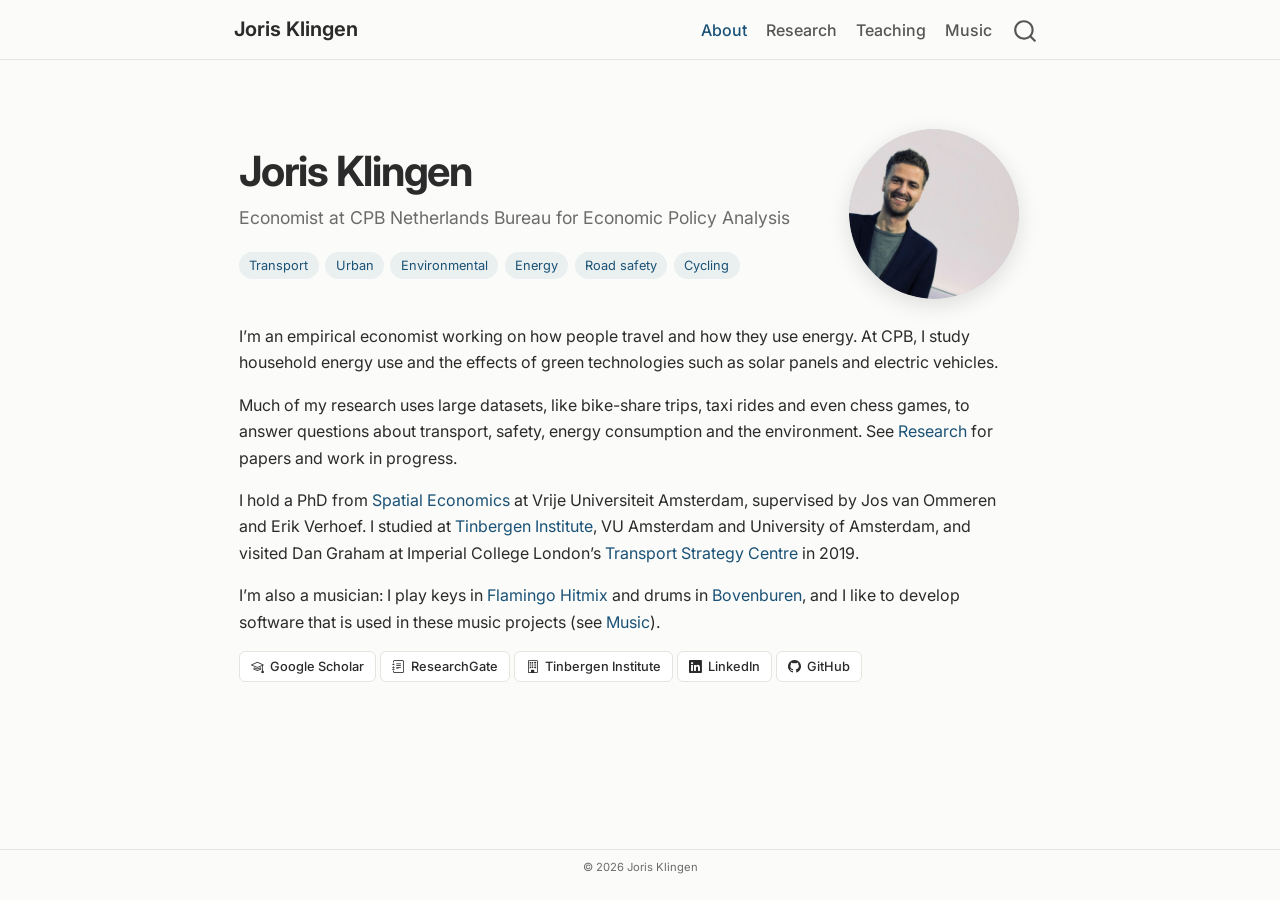
==== index.html @ 003f34ae "Publish site from 55d0453" ====
<!DOCTYPE html>
<html xmlns="http://www.w3.org/1999/xhtml" lang="en" xml:lang="en"><head>

<meta charset="utf-8">
<meta name="generator" content="quarto-1.10.18">

<meta name="viewport" content="width=device-width, initial-scale=1.0, user-scalable=yes">


<title>Joris Klingen</title>
<style>
/* Default styles provided by pandoc.
** See https://pandoc.org/MANUAL.html#variables-for-html for config info.
*/
span.smallcaps{font-variant: small-caps;}
div.columns{display: flex; gap: 1.5em;}
div.column{flex: auto;}
@media screen {
div.columns{gap: min(4vw, 1.5em);}
div.column{overflow-x: auto;}
}
div.hanging-indent{margin-left: 1.5em; text-indent: -1.5em;}
ul.task-list{list-style: none;}
ul.task-list li input[type="checkbox"] {
  width: 0.8em;
  margin: 0 0.8em 0.2em -1em; /* quarto-specific, see https://github.com/quarto-dev/quarto-cli/issues/4556 */ 
  vertical-align: middle;
}
</style>


<script src="site_libs/quarto-nav/quarto-nav.js"></script>
<script src="site_libs/quarto-nav/headroom.min.js"></script>
<script src="site_libs/clipboard/clipboard.min.js"></script>
<script src="site_libs/quarto-search/autocomplete.umd.js"></script>
<script src="site_libs/quarto-search/fuse.min.js"></script>
<script src="site_libs/quarto-search/quarto-search.js"></script>
<meta name="quarto:offset" content="./">
<script src="site_libs/quarto-html/quarto.js" type="module"></script>
<script src="site_libs/quarto-html/tabsets/tabsets.js" type="module"></script>
<script src="site_libs/quarto-html/popper.min.js"></script>
<script src="site_libs/quarto-html/tippy.umd.min.js"></script>
<link href="site_libs/quarto-html/tippy.css" rel="stylesheet">
<link href="site_libs/quarto-html/quarto-syntax-highlighting-64a204ab8560d761af7679ceaba22944.css" rel="stylesheet" id="quarto-text-highlighting-styles">
<script src="site_libs/bootstrap/bootstrap.min.js"></script>
<link href="site_libs/bootstrap/bootstrap-icons.css" rel="stylesheet">
<link href="site_libs/bootstrap/bootstrap-b7262cc4f37fd1b908058bbdcaa41ff0.min.css" rel="stylesheet" append-hash="true" id="quarto-bootstrap" data-mode="light">
<script id="quarto-search-options" type="application/json">{
  "location": "navbar",
  "copy-button": false,
  "collapse-after": 3,
  "panel-placement": "end",
  "type": "overlay",
  "limit": 50,
  "keyboard-shortcut": [
    "f",
    "/",
    "s"
  ],
  "show-item-context": false,
  "language": {
    "search-no-results-text": "No results",
    "search-matching-documents-text": "matching documents",
    "search-copy-link-title": "Copy link to search",
    "search-hide-matches-text": "Hide additional matches",
    "search-more-match-text": "more match in this document",
    "search-more-matches-text": "more matches in this document",
    "search-clear-button-title": "Clear",
    "search-text-placeholder": "",
    "search-detached-cancel-button-title": "Cancel",
    "search-submit-button-title": "Submit",
    "search-label": "Search"
  }
}</script>
<style>html{ scroll-behavior: smooth; }</style>


</head>

<body class="nav-fixed fullcontent quarto-light">

<div id="quarto-search-results"></div>
  <header id="quarto-header" class="headroom fixed-top">
    <nav class="navbar navbar-expand-lg " data-bs-theme="dark">
      <div class="navbar-container container-fluid">
      <div class="navbar-brand-container mx-auto">
    <a class="navbar-brand" href="./index.html">
    <span class="navbar-title">Joris Klingen</span>
    </a>
  </div>
            <div id="quarto-search" class="" title="Search"></div>
          <button class="navbar-toggler" type="button" data-bs-toggle="collapse" data-bs-target="#navbarCollapse" aria-controls="navbarCollapse" role="menu" aria-expanded="false" aria-label="Toggle navigation" onclick="if (window.quartoToggleHeadroom) { window.quartoToggleHeadroom(); }">
  <span class="navbar-toggler-icon"></span>
</button>
          <div class="collapse navbar-collapse" id="navbarCollapse">
            <ul class="navbar-nav navbar-nav-scroll ms-auto">
  <li class="nav-item">
    <a class="nav-link active" href="./index.html" aria-current="page"> 
<span class="menu-text">About</span></a>
  </li>  
  <li class="nav-item">
    <a class="nav-link" href="./research.html"> 
<span class="menu-text">Research</span></a>
  </li>  
  <li class="nav-item">
    <a class="nav-link" href="./teaching.html"> 
<span class="menu-text">Teaching</span></a>
  </li>  
  <li class="nav-item">
    <a class="nav-link" href="./music.html"> 
<span class="menu-text">Music</span></a>
  </li>  
</ul>
          </div> <!-- /navcollapse -->
            <div class="quarto-navbar-tools">
</div>
      </div> <!-- /container-fluid -->
    </nav>
</header>
<!-- content -->
<div id="quarto-content" class="quarto-container page-columns page-rows-contents page-layout-article page-navbar">
<!-- sidebar -->
<!-- margin-sidebar -->
    
<!-- main -->
<main class="content" id="quarto-document-content"><header id="title-block-header" class="quarto-title-block"></header>




<div class="hero hero-grid">
<div class="hero-text">
<p class="name">
Joris Klingen
</p>
<p class="role">
Economist at CPB Netherlands Bureau for Economic Policy Analysis
</p>
<div class="chips">
<p><span>Transport</span><span>Urban</span><span>Environmental</span><span>Energy</span><span>Road safety</span><span>Cycling</span></p>
</div>
</div>
<p><img src="images/joris.png" class="portrait" alt="Portrait of Joris Klingen"></p>
</div>
<p>I’m an empirical economist working on how people travel and how they use energy. At CPB, I study household energy use and the effects of green technologies such as solar panels and electric vehicles.</p>
<p>Much of my research uses large datasets, like bike-share trips, taxi rides and even chess games, to answer questions about transport, safety, energy consumption and the environment. See <a href="./research.html">Research</a> for papers and work in progress.</p>
<p>I hold a PhD from <a href="https://spatialeconomics.nl/">Spatial Economics</a> at Vrije Universiteit Amsterdam, supervised by Jos van Ommeren and Erik Verhoef. I studied at <a href="https://www.tinbergen.nl">Tinbergen Institute</a>, VU Amsterdam and University of Amsterdam, and visited Dan Graham at Imperial College London’s <a href="https://www.imperial.ac.uk/transport-engineering/transport-strategy-centre/">Transport Strategy Centre</a> in 2019.</p>
<p>I’m also a musician: I play keys in <a href="https://flamingohitmix.com">Flamingo Hitmix</a> and drums in <a href="https://bovenburen.com">Bovenburen</a>, and I like to develop software that is used in these music projects (see <a href="./music.html">Music</a>).</p>
<div class="link-row">
<p><a href="https://scholar.google.co.uk/citations?user=lJSOTXcAAAAJ"><i class="bi bi-mortarboard"></i> Google Scholar</a> <a href="https://www.researchgate.net/profile/Joris-Klingen"><i class="bi bi-journal-text"></i> ResearchGate</a> <a href="https://tinbergen.nl/search/keywords=joris+klingen"><i class="bi bi-building"></i> Tinbergen Institute</a> <a href="https://www.linkedin.com/in/joris-klingen-79664717/"><i class="bi bi-linkedin"></i> LinkedIn</a> <a href="https://github.com/joris-klingen"><i class="bi bi-github"></i> GitHub</a></p>
</div>



</main> <!-- /main -->
<script id="quarto-html-after-body" type="application/javascript">
  window.document.addEventListener("DOMContentLoaded", function (event) {
    const isCodeAnnotation = (el) => {
      for (const clz of el.classList) {
        if (clz.startsWith('code-annotation-')) {                     
          return true;
        }
      }
      return false;
    }
    const onCopySuccess = function(e) {
      // button target
      const button = e.trigger;
      // don't keep focus
      button.blur();
      // flash "checked"
      button.classList.add('code-copy-button-checked');
      var currentTitle = button.getAttribute("title");
      button.setAttribute("title", "Copied!");
      let tooltip;
      if (window.bootstrap) {
        button.setAttribute("data-bs-toggle", "tooltip");
        button.setAttribute("data-bs-placement", "left");
        button.setAttribute("data-bs-title", "Copied!");
        tooltip = new bootstrap.Tooltip(button, 
          { trigger: "manual", 
            customClass: "code-copy-button-tooltip",
            offset: [0, -8]});
        tooltip.show();    
      }
      setTimeout(function() {
        if (tooltip) {
          tooltip.hide();
          button.removeAttribute("data-bs-title");
          button.removeAttribute("data-bs-toggle");
          button.removeAttribute("data-bs-placement");
        }
        button.setAttribute("title", currentTitle);
        button.classList.remove('code-copy-button-checked');
      }, 1000);
      // clear code selection
      e.clearSelection();
    }
    const getTextToCopy = function(trigger) {
      const outerScaffold = trigger.parentElement.cloneNode(true);
      const codeEl = outerScaffold.querySelector('code');
      for (const childEl of codeEl.children) {
        if (isCodeAnnotation(childEl)) {
          childEl.remove();
        }
      }
      return codeEl.innerText;
    }
    const clipboard = new window.ClipboardJS('.code-copy-button:not([data-in-quarto-modal])', {
      text: getTextToCopy
    });
    clipboard.on('success', onCopySuccess);
    if (window.document.getElementById('quarto-embedded-source-code-modal')) {
      const clipboardModal = new window.ClipboardJS('.code-copy-button[data-in-quarto-modal]', {
        text: getTextToCopy,
        container: window.document.getElementById('quarto-embedded-source-code-modal')
      });
      clipboardModal.on('success', onCopySuccess);
    }
      var localhostRegex = new RegExp(/^(?:http|https):\/\/localhost\:?[0-9]*\//);
      var mailtoRegex = new RegExp(/^mailto:/);
        var filterRegex = new RegExp("https:\/\/joris-klingen\.github\.io");
      var isInternal = (href) => {
          return filterRegex.test(href) || localhostRegex.test(href) || mailtoRegex.test(href);
      }
      // Inspect non-navigation links and adorn them if external
     var links = window.document.querySelectorAll('a[href]:not(.nav-link):not(.navbar-brand):not(.toc-action):not(.sidebar-link):not(.sidebar-item-toggle):not(.pagination-link):not(.no-external):not([aria-hidden]):not(.dropdown-item):not(.quarto-navigation-tool):not(.about-link)');
      for (var i=0; i<links.length; i++) {
        const link = links[i];
        if (!isInternal(link.href)) {
          // undo the damage that might have been done by quarto-nav.js in the case of
          // links that we want to consider external
          if (link.dataset.originalHref !== undefined) {
            link.href = link.dataset.originalHref;
          }
            // target, if specified
            link.setAttribute("target", "_blank");
            if (link.getAttribute("rel") === null) {
              link.setAttribute("rel", "noopener");
            }
        }
      }
    function tippyHover(el, contentFn, onTriggerFn, onUntriggerFn) {
      const config = {
        allowHTML: true,
        maxWidth: 500,
        delay: 100,
        arrow: false,
        appendTo: function(el) {
            return el.parentElement;
        },
        interactive: true,
        interactiveBorder: 10,
        theme: 'quarto',
        placement: 'bottom-start',
      };
      if (contentFn) {
        config.content = contentFn;
      }
      if (onTriggerFn) {
        config.onTrigger = onTriggerFn;
      }
      if (onUntriggerFn) {
        config.onUntrigger = onUntriggerFn;
      }
      window.tippy(el, config); 
    }
    const noterefs = window.document.querySelectorAll('a[role="doc-noteref"]');
    for (var i=0; i<noterefs.length; i++) {
      const ref = noterefs[i];
      tippyHover(ref, function() {
        // use id or data attribute instead here
        let href = ref.getAttribute('data-footnote-href') || ref.getAttribute('href');
        try { href = new URL(href).hash; } catch {}
        const id = href.replace(/^#\/?/, "");
        const note = window.document.getElementById(id);
        if (note) {
          return note.innerHTML;
        } else {
          return "";
        }
      });
    }
    const xrefs = window.document.querySelectorAll('a.quarto-xref');
    const processXRef = (id, note) => {
      // Strip column container classes
      const stripColumnClz = (el) => {
        el.classList.remove("page-full", "page-columns");
        if (el.children) {
          for (const child of el.children) {
            stripColumnClz(child);
          }
        }
      }
      stripColumnClz(note)
      if (id === null || id.startsWith('sec-')) {
        // Special case sections, only their first couple elements
        const container = document.createElement("div");
        if (note.children && note.children.length > 2) {
          container.appendChild(note.children[0].cloneNode(true));
          for (let i = 1; i < note.children.length; i++) {
            const child = note.children[i];
            if (child.tagName === "P" && child.innerText === "") {
              continue;
            } else {
              container.appendChild(child.cloneNode(true));
              break;
            }
          }
          if (window.Quarto?.typesetMath) {
            window.Quarto.typesetMath(container);
          }
          return container.innerHTML
        } else {
          if (window.Quarto?.typesetMath) {
            window.Quarto.typesetMath(note);
          }
          return note.innerHTML;
        }
      } else {
        // Remove any anchor links if they are present
        const anchorLink = note.querySelector('a.anchorjs-link');
        if (anchorLink) {
          anchorLink.remove();
        }
        if (window.Quarto?.typesetMath) {
          window.Quarto.typesetMath(note);
        }
        if (note.classList.contains("callout")) {
          return note.outerHTML;
        } else {
          return note.innerHTML;
        }
      }
    }
    for (var i=0; i<xrefs.length; i++) {
      const xref = xrefs[i];
      tippyHover(xref, undefined, function(instance) {
        instance.disable();
        let url = xref.getAttribute('href');
        let hash = undefined; 
        if (url.startsWith('#')) {
          hash = url;
        } else {
          try { hash = new URL(url).hash; } catch {}
        }
        if (hash) {
          const id = hash.replace(/^#\/?/, "");
          const note = window.document.getElementById(id);
          if (note !== null) {
            try {
              const html = processXRef(id, note.cloneNode(true));
              instance.setContent(html);
            } finally {
              instance.enable();
              instance.show();
            }
          } else {
            // See if we can fetch this
            fetch(url.split('#')[0])
            .then(res => res.text())
            .then(html => {
              const parser = new DOMParser();
              const htmlDoc = parser.parseFromString(html, "text/html");
              const note = htmlDoc.getElementById(id);
              if (note !== null) {
                const html = processXRef(id, note);
                instance.setContent(html);
              } 
            }).finally(() => {
              instance.enable();
              instance.show();
            });
          }
        } else {
          // See if we can fetch a full url (with no hash to target)
          // This is a special case and we should probably do some content thinning / targeting
          fetch(url)
          .then(res => res.text())
          .then(html => {
            const parser = new DOMParser();
            const htmlDoc = parser.parseFromString(html, "text/html");
            const note = htmlDoc.querySelector('main.content');
            if (note !== null) {
              // This should only happen for chapter cross references
              // (since there is no id in the URL)
              // remove the first header
              if (note.children.length > 0 && note.children[0].tagName === "HEADER") {
                note.children[0].remove();
              }
              const html = processXRef(null, note);
              instance.setContent(html);
            } 
          }).finally(() => {
            instance.enable();
            instance.show();
          });
        }
      }, function(instance) {
      });
    }
        let selectedAnnoteEl;
        const selectorForAnnotation = ( cell, annotation) => {
          let cellAttr = 'data-code-cell="' + cell + '"';
          let lineAttr = 'data-code-annotation="' +  annotation + '"';
          const selector = 'span[' + cellAttr + '][' + lineAttr + ']';
          return selector;
        }
        const selectCodeLines = (annoteEl) => {
          const doc = window.document;
          const targetCell = annoteEl.getAttribute("data-target-cell");
          const targetAnnotation = annoteEl.getAttribute("data-target-annotation");
          const annoteSpan = window.document.querySelector(selectorForAnnotation(targetCell, targetAnnotation));
          const lines = annoteSpan.getAttribute("data-code-lines").split(",");
          const lineIds = lines.map((line) => {
            return targetCell + "-" + line;
          })
          let top = null;
          let height = null;
          let parent = null;
          if (lineIds.length > 0) {
              //compute the position of the single el (top and bottom and make a div)
              const el = window.document.getElementById(lineIds[0]);
              top = el.offsetTop;
              height = el.offsetHeight;
              parent = el.parentElement.parentElement;
            if (lineIds.length > 1) {
              const lastEl = window.document.getElementById(lineIds[lineIds.length - 1]);
              const bottom = lastEl.offsetTop + lastEl.offsetHeight;
              height = bottom - top;
            }
            if (top !== null && height !== null && parent !== null) {
              // cook up a div (if necessary) and position it 
              let div = window.document.getElementById("code-annotation-line-highlight");
              if (div === null) {
                div = window.document.createElement("div");
                div.setAttribute("id", "code-annotation-line-highlight");
                div.style.position = 'absolute';
                parent.appendChild(div);
              }
              div.style.top = top - 2 + "px";
              div.style.height = height + 4 + "px";
              div.style.left = 0;
              let gutterDiv = window.document.getElementById("code-annotation-line-highlight-gutter");
              if (gutterDiv === null) {
                gutterDiv = window.document.createElement("div");
                gutterDiv.setAttribute("id", "code-annotation-line-highlight-gutter");
                gutterDiv.style.position = 'absolute';
                const codeCell = window.document.getElementById(targetCell);
                const gutter = codeCell.querySelector('.code-annotation-gutter');
                gutter.appendChild(gutterDiv);
              }
              gutterDiv.style.top = top - 2 + "px";
              gutterDiv.style.height = height + 4 + "px";
            }
            selectedAnnoteEl = annoteEl;
          }
        };
        const unselectCodeLines = () => {
          const elementsIds = ["code-annotation-line-highlight", "code-annotation-line-highlight-gutter"];
          elementsIds.forEach((elId) => {
            const div = window.document.getElementById(elId);
            if (div) {
              div.remove();
            }
          });
          selectedAnnoteEl = undefined;
        };
          // Handle positioning of the toggle
      window.addEventListener(
        "resize",
        throttle(() => {
          elRect = undefined;
          if (selectedAnnoteEl) {
            selectCodeLines(selectedAnnoteEl);
          }
        }, 10)
      );
      function throttle(fn, ms) {
      let throttle = false;
      let timer;
        return (...args) => {
          if(!throttle) { // first call gets through
              fn.apply(this, args);
              throttle = true;
          } else { // all the others get throttled
              if(timer) clearTimeout(timer); // cancel #2
              timer = setTimeout(() => {
                fn.apply(this, args);
                timer = throttle = false;
              }, ms);
          }
        };
      }
        // Attach click handler to the DT
        const annoteDls = window.document.querySelectorAll('dt[data-target-cell]');
        for (const annoteDlNode of annoteDls) {
          annoteDlNode.addEventListener('click', (event) => {
            const clickedEl = event.target;
            if (clickedEl !== selectedAnnoteEl) {
              unselectCodeLines();
              const activeEl = window.document.querySelector('dt[data-target-cell].code-annotation-active');
              if (activeEl) {
                activeEl.classList.remove('code-annotation-active');
              }
              selectCodeLines(clickedEl);
              clickedEl.classList.add('code-annotation-active');
            } else {
              // Unselect the line
              unselectCodeLines();
              clickedEl.classList.remove('code-annotation-active');
            }
          });
        }
    const findCites = (el) => {
      const parentEl = el.parentElement;
      if (parentEl) {
        const cites = parentEl.dataset.cites;
        if (cites) {
          return {
            el,
            cites: cites.split(' ')
          };
        } else {
          return findCites(el.parentElement)
        }
      } else {
        return undefined;
      }
    };
    var bibliorefs = window.document.querySelectorAll('a[role="doc-biblioref"]');
    for (var i=0; i<bibliorefs.length; i++) {
      const ref = bibliorefs[i];
      const citeInfo = findCites(ref);
      if (citeInfo) {
        tippyHover(citeInfo.el, function() {
          var popup = window.document.createElement('div');
          citeInfo.cites.forEach(function(cite) {
            var citeDiv = window.document.createElement('div');
            citeDiv.classList.add('hanging-indent');
            citeDiv.classList.add('csl-entry');
            var biblioDiv = window.document.getElementById('ref-' + cite);
            if (biblioDiv) {
              citeDiv.innerHTML = biblioDiv.innerHTML;
            }
            popup.appendChild(citeDiv);
          });
          return popup.innerHTML;
        });
      }
    }
  });
  </script>
</div> <!-- /content -->
<footer class="footer">
  <div class="nav-footer">
    <div class="nav-footer-left">
      &nbsp;
    </div>   
    <div class="nav-footer-center">
<p>© 2026 Joris Klingen</p>
</div>
    <div class="nav-footer-right">
      &nbsp;
    </div>
  </div>
</footer>




<script src="site_libs/quarto-html/zenscroll-min.js"></script>
</body></html>
---- site_libs/quarto-html/tippy.css ----
.tippy-box[data-animation=fade][data-state=hidden]{opacity:0}[data-tippy-root]{max-width:calc(100vw - 10px)}.tippy-box{position:relative;background-color:#333;color:#fff;border-radius:4px;font-size:14px;line-height:1.4;white-space:normal;outline:0;transition-property:transform,visibility,opacity}.tippy-box[data-placement^=top]>.tippy-arrow{bottom:0}.tippy-box[data-placement^=top]>.tippy-arrow:before{bottom:-7px;left:0;border-width:8px 8px 0;border-top-color:initial;transform-origin:center top}.tippy-box[data-placement^=bottom]>.tippy-arrow{top:0}.tippy-box[data-placement^=bottom]>.tippy-arrow:before{top:-7px;left:0;border-width:0 8px 8px;border-bottom-color:initial;transform-origin:center bottom}.tippy-box[data-placement^=left]>.tippy-arrow{right:0}.tippy-box[data-placement^=left]>.tippy-arrow:before{border-width:8px 0 8px 8px;border-left-color:initial;right:-7px;transform-origin:center left}.tippy-box[data-placement^=right]>.tippy-arrow{left:0}.tippy-box[data-placement^=right]>.tippy-arrow:before{left:-7px;border-width:8px 8px 8px 0;border-right-color:initial;transform-origin:center right}.tippy-box[data-inertia][data-state=visible]{transition-timing-function:cubic-bezier(.54,1.5,.38,1.11)}.tippy-arrow{width:16px;height:16px;color:#333}.tippy-arrow:before{content:"";position:absolute;border-color:transparent;border-style:solid}.tippy-content{position:relative;padding:5px 9px;z-index:1}
---- site_libs/quarto-html/quarto-syntax-highlighting-64a204ab8560d761af7679ceaba22944.css ----
/* quarto syntax highlight colors */
:root {
  --quarto-hl-ot-color: #003B4F;
  --quarto-hl-at-color: #657422;
  --quarto-hl-ss-color: #20794D;
  --quarto-hl-an-color: #5E5E5E;
  --quarto-hl-fu-color: #4758AB;
  --quarto-hl-st-color: #20794D;
  --quarto-hl-cf-color: #003B4F;
  --quarto-hl-op-color: #5E5E5E;
  --quarto-hl-er-color: #AD0000;
  --quarto-hl-bn-color: #AD0000;
  --quarto-hl-al-color: #AD0000;
  --quarto-hl-va-color: #111111;
  --quarto-hl-bu-color: inherit;
  --quarto-hl-ex-color: inherit;
  --quarto-hl-pp-color: #AD0000;
  --quarto-hl-in-color: #5E5E5E;
  --quarto-hl-vs-color: #20794D;
  --quarto-hl-wa-color: #5E5E5E;
  --quarto-hl-do-color: #5E5E5E;
  --quarto-hl-im-color: #00769E;
  --quarto-hl-ch-color: #20794D;
  --quarto-hl-dt-color: #AD0000;
  --quarto-hl-fl-color: #AD0000;
  --quarto-hl-co-color: #5E5E5E;
  --quarto-hl-cv-color: #5E5E5E;
  --quarto-hl-cn-color: #8f5902;
  --quarto-hl-sc-color: #5E5E5E;
  --quarto-hl-dv-color: #AD0000;
  --quarto-hl-kw-color: #003B4F;
}

/* other quarto variables */
:root {
  --quarto-font-monospace: SFMono-Regular, Menlo, Monaco, Consolas, "Liberation Mono", "Courier New", monospace;
}

/* syntax highlight based on Pandoc's rules */
pre > code.sourceCode > span {
  color: #003B4F;
}

code.sourceCode > span {
  color: #003B4F;
}

div.sourceCode,
div.sourceCode pre.sourceCode {
  color: #003B4F;
}

/* Normal */
code span {
  color: #003B4F;
}

/* Alert */
code span.al {
  color: #AD0000;
  font-style: inherit;
}

/* Annotation */
code span.an {
  color: #5E5E5E;
  font-style: inherit;
}

/* Attribute */
code span.at {
  color: #657422;
  font-style: inherit;
}

/* BaseN */
code span.bn {
  color: #AD0000;
  font-style: inherit;
}

/* BuiltIn */
code span.bu {
  font-style: inherit;
}

/* ControlFlow */
code span.cf {
  color: #003B4F;
  font-weight: bold;
  font-style: inherit;
}

/* Char */
code span.ch {
  color: #20794D;
  font-style: inherit;
}

/* Constant */
code span.cn {
  color: #8f5902;
  font-style: inherit;
}

/* Comment */
code span.co {
  color: #5E5E5E;
  font-style: inherit;
}

/* CommentVar */
code span.cv {
  color: #5E5E5E;
  font-style: italic;
}

/* Documentation */
code span.do {
  color: #5E5E5E;
  font-style: italic;
}

/* DataType */
code span.dt {
  color: #AD0000;
  font-style: inherit;
}

/* DecVal */
code span.dv {
  color: #AD0000;
  font-style: inherit;
}

/* Error */
code span.er {
  color: #AD0000;
  font-style: inherit;
}

/* Extension */
code span.ex {
  font-style: inherit;
}

/* Float */
code span.fl {
  color: #AD0000;
  font-style: inherit;
}

/* Function */
code span.fu {
  color: #4758AB;
  font-style: inherit;
}

/* Import */
code span.im {
  color: #00769E;
  font-style: inherit;
}

/* Information */
code span.in {
  color: #5E5E5E;
  font-style: inherit;
}

/* Keyword */
code span.kw {
  color: #003B4F;
  font-weight: bold;
  font-style: inherit;
}

/* Operator */
code span.op {
  color: #5E5E5E;
  font-style: inherit;
}

/* Other */
code span.ot {
  color: #003B4F;
  font-style: inherit;
}

/* Preprocessor */
code span.pp {
  color: #AD0000;
  font-style: inherit;
}

/* SpecialChar */
code span.sc {
  color: #5E5E5E;
  font-style: inherit;
}

/* SpecialString */
code span.ss {
  color: #20794D;
  font-style: inherit;
}

/* String */
code span.st {
  color: #20794D;
  font-style: inherit;
}

/* Variable */
code span.va {
  color: #111111;
  font-style: inherit;
}

/* VerbatimString */
code span.vs {
  color: #20794D;
  font-style: inherit;
}

/* Warning */
code span.wa {
  color: #5E5E5E;
  font-style: italic;
}

.prevent-inlining {
  content: "</";
}

/*# sourceMappingURL=9d8d5bb603a83b8298b89080a598c93b.css.map */
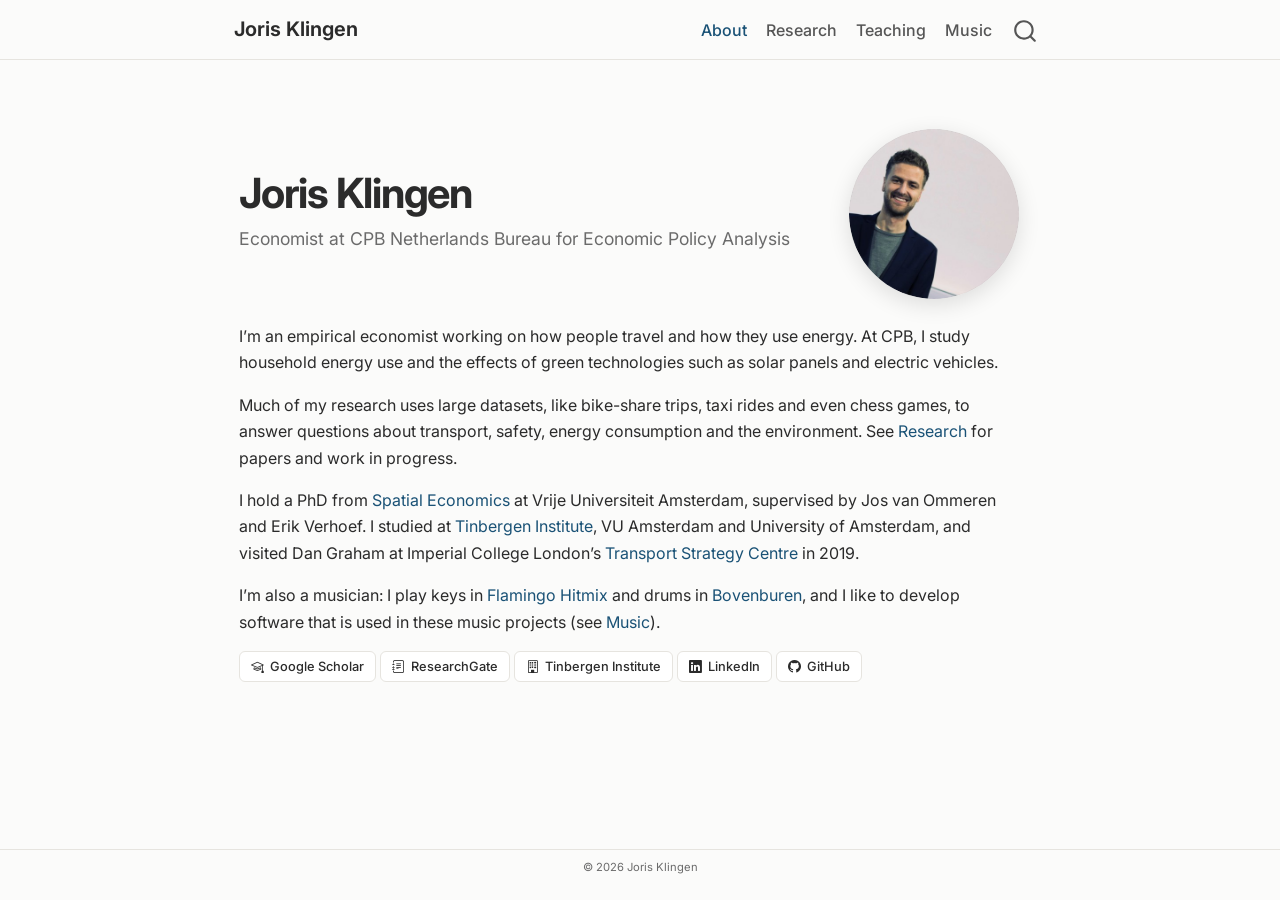
==== commit 5a460274: "Publish site from 442ea81" ====
--- a/index.html
+++ b/index.html
@@ -44,7 +44,7 @@
 <link href="site_libs/quarto-html/quarto-syntax-highlighting-64a204ab8560d761af7679ceaba22944.css" rel="stylesheet" id="quarto-text-highlighting-styles">
 <script src="site_libs/bootstrap/bootstrap.min.js"></script>
 <link href="site_libs/bootstrap/bootstrap-icons.css" rel="stylesheet">
-<link href="site_libs/bootstrap/bootstrap-b7262cc4f37fd1b908058bbdcaa41ff0.min.css" rel="stylesheet" append-hash="true" id="quarto-bootstrap" data-mode="light">
+<link href="site_libs/bootstrap/bootstrap-0f94b144446e94b9a2fa77930830373a.min.css" rel="stylesheet" append-hash="true" id="quarto-bootstrap" data-mode="light">
 <script id="quarto-search-options" type="application/json">{
   "location": "navbar",
   "copy-button": false,
@@ -136,9 +136,6 @@
 <p class="role">
 Economist at CPB Netherlands Bureau for Economic Policy Analysis
 </p>
-<div class="chips">
-<p><span>Transport</span><span>Urban</span><span>Environmental</span><span>Energy</span><span>Road safety</span><span>Cycling</span></p>
-</div>
 </div>
 <p><img src="images/joris.png" class="portrait" alt="Portrait of Joris Klingen"></p>
 </div>
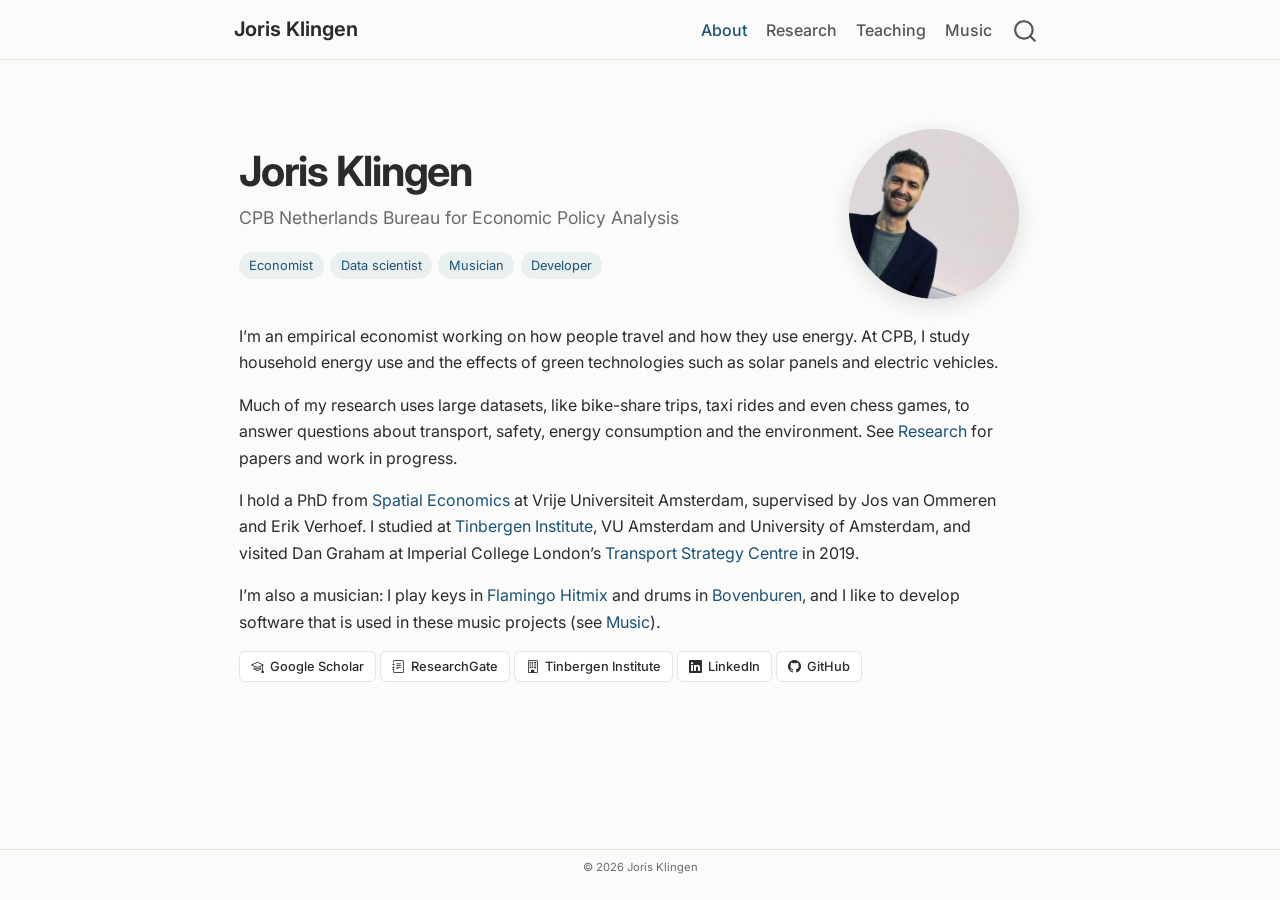
==== commit 414bbd77: "Publish site from 725fd65" ====
--- a/index.html
+++ b/index.html
@@ -44,7 +44,7 @@
 <link href="site_libs/quarto-html/quarto-syntax-highlighting-64a204ab8560d761af7679ceaba22944.css" rel="stylesheet" id="quarto-text-highlighting-styles">
 <script src="site_libs/bootstrap/bootstrap.min.js"></script>
 <link href="site_libs/bootstrap/bootstrap-icons.css" rel="stylesheet">
-<link href="site_libs/bootstrap/bootstrap-0f94b144446e94b9a2fa77930830373a.min.css" rel="stylesheet" append-hash="true" id="quarto-bootstrap" data-mode="light">
+<link href="site_libs/bootstrap/bootstrap-b7262cc4f37fd1b908058bbdcaa41ff0.min.css" rel="stylesheet" append-hash="true" id="quarto-bootstrap" data-mode="light">
 <script id="quarto-search-options" type="application/json">{
   "location": "navbar",
   "copy-button": false,
@@ -134,8 +134,11 @@
 Joris Klingen
 </p>
 <p class="role">
-Economist at CPB Netherlands Bureau for Economic Policy Analysis
+CPB Netherlands Bureau for Economic Policy Analysis
 </p>
+<div class="chips">
+<p><span>Economist</span><span>Data scientist</span><span>Musician</span><span>Developer</span></p>
+</div>
 </div>
 <p><img src="images/joris.png" class="portrait" alt="Portrait of Joris Klingen"></p>
 </div>
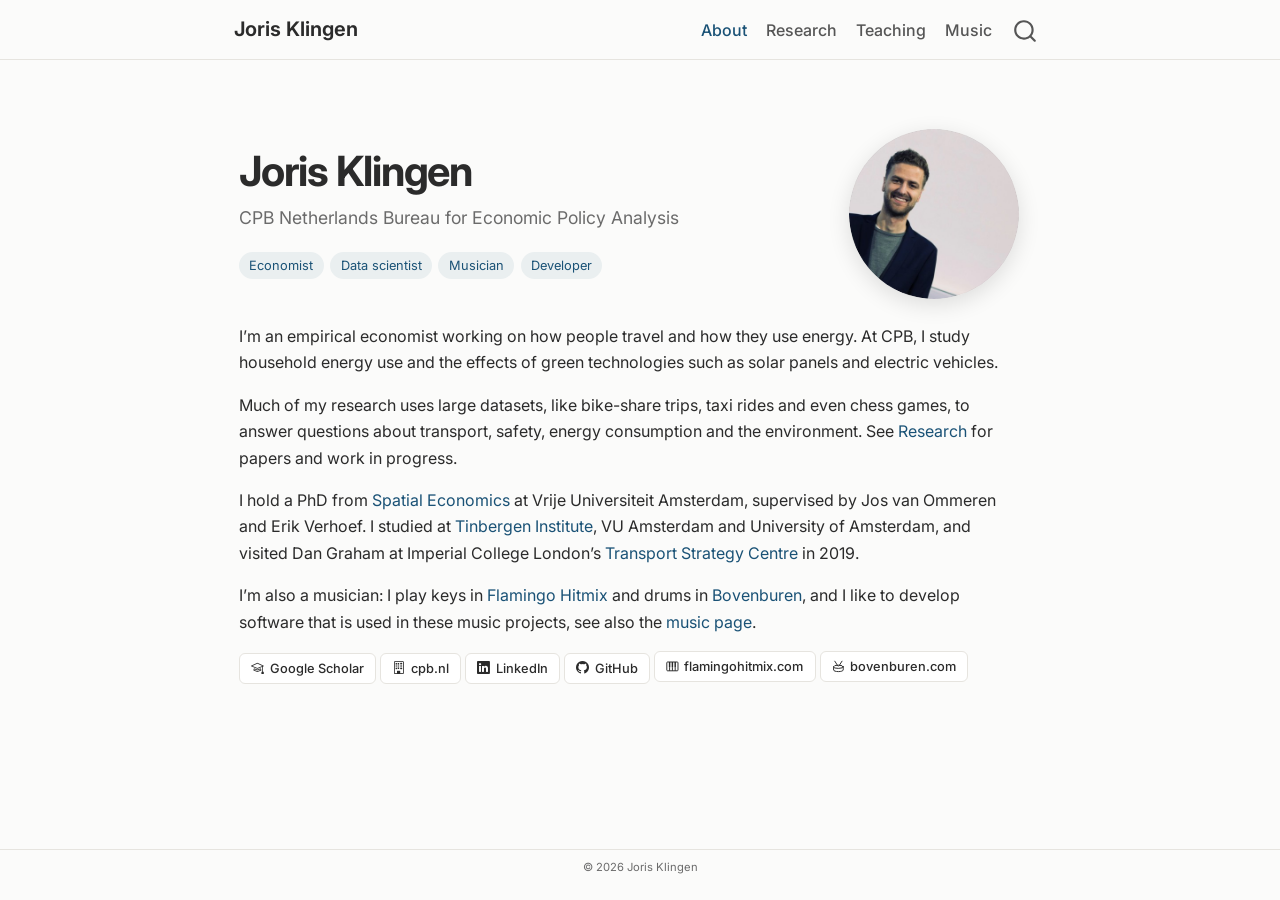
==== commit e830136f: "Publish site from 8b0d6ff" ====
--- a/index.html
+++ b/index.html
@@ -44,7 +44,7 @@
 <link href="site_libs/quarto-html/quarto-syntax-highlighting-64a204ab8560d761af7679ceaba22944.css" rel="stylesheet" id="quarto-text-highlighting-styles">
 <script src="site_libs/bootstrap/bootstrap.min.js"></script>
 <link href="site_libs/bootstrap/bootstrap-icons.css" rel="stylesheet">
-<link href="site_libs/bootstrap/bootstrap-b7262cc4f37fd1b908058bbdcaa41ff0.min.css" rel="stylesheet" append-hash="true" id="quarto-bootstrap" data-mode="light">
+<link href="site_libs/bootstrap/bootstrap-58a821e5b208cc4f98c4ccc5c65442f1.min.css" rel="stylesheet" append-hash="true" id="quarto-bootstrap" data-mode="light">
 <script id="quarto-search-options" type="application/json">{
   "location": "navbar",
   "copy-button": false,
@@ -145,9 +145,9 @@
 <p>I’m an empirical economist working on how people travel and how they use energy. At CPB, I study household energy use and the effects of green technologies such as solar panels and electric vehicles.</p>
 <p>Much of my research uses large datasets, like bike-share trips, taxi rides and even chess games, to answer questions about transport, safety, energy consumption and the environment. See <a href="./research.html">Research</a> for papers and work in progress.</p>
 <p>I hold a PhD from <a href="https://spatialeconomics.nl/">Spatial Economics</a> at Vrije Universiteit Amsterdam, supervised by Jos van Ommeren and Erik Verhoef. I studied at <a href="https://www.tinbergen.nl">Tinbergen Institute</a>, VU Amsterdam and University of Amsterdam, and visited Dan Graham at Imperial College London’s <a href="https://www.imperial.ac.uk/transport-engineering/transport-strategy-centre/">Transport Strategy Centre</a> in 2019.</p>
-<p>I’m also a musician: I play keys in <a href="https://flamingohitmix.com">Flamingo Hitmix</a> and drums in <a href="https://bovenburen.com">Bovenburen</a>, and I like to develop software that is used in these music projects (see <a href="./music.html">Music</a>).</p>
+<p>I’m also a musician: I play keys in <a href="https://flamingohitmix.com">Flamingo Hitmix</a> and drums in <a href="https://bovenburen.com">Bovenburen</a>, and I like to develop software that is used in these music projects, see also the <a href="./music.html">music page</a>.</p>
 <div class="link-row">
-<p><a href="https://scholar.google.co.uk/citations?user=lJSOTXcAAAAJ"><i class="bi bi-mortarboard"></i> Google Scholar</a> <a href="https://www.researchgate.net/profile/Joris-Klingen"><i class="bi bi-journal-text"></i> ResearchGate</a> <a href="https://tinbergen.nl/search/keywords=joris+klingen"><i class="bi bi-building"></i> Tinbergen Institute</a> <a href="https://www.linkedin.com/in/joris-klingen-79664717/"><i class="bi bi-linkedin"></i> LinkedIn</a> <a href="https://github.com/joris-klingen"><i class="bi bi-github"></i> GitHub</a></p>
+<p><a href="https://scholar.google.co.uk/citations?user=lJSOTXcAAAAJ"><i class="bi bi-mortarboard"></i> Google Scholar</a> <a href="https://www.cpb.nl/medewerker/joris-klingen"><i class="bi bi-building"></i> cpb.nl</a> <a href="https://www.linkedin.com/in/joris-klingen-79664717/"><i class="bi bi-linkedin"></i> LinkedIn</a> <a href="https://github.com/joris-klingen"><i class="bi bi-github"></i> GitHub</a> <a href="https://flamingohitmix.com"><svg class="icon" viewbox="0 0 16 16" width="1em" height="1em" aria-hidden="true"><rect x="1" y="2.5" width="14" height="11" rx="1" fill="none" stroke="currentColor" stroke-width="1.2"></rect><path d="M4.5 9v4.5M8 9v4.5M11.5 9v4.5" stroke="currentColor" stroke-width="1.2"></path><path d="M3.6 2.5h1.8V9H3.6zM7.1 2.5h1.8V9H7.1zM10.6 2.5h1.8V9h-1.8z" fill="currentColor"></path></svg> flamingohitmix.com</a> <a href="https://bovenburen.com"><svg class="icon" viewbox="0 0 16 16" width="1em" height="1em" fill="none" stroke="currentColor" stroke-width="1.2" stroke-linecap="round" aria-hidden="true"><ellipse cx="8" cy="8.5" rx="6" ry="2"></ellipse><path d="M2 8.5v4c0 1.1 2.7 2 6 2s6-.9 6-2v-4"></path><path d="M3.5 1.5 7.3 7.4M12.5 1.5 8.7 7.4"></path></svg> bovenburen.com</a></p>
 </div>
 
 
@@ -219,7 +219,7 @@
     }
       var localhostRegex = new RegExp(/^(?:http|https):\/\/localhost\:?[0-9]*\//);
       var mailtoRegex = new RegExp(/^mailto:/);
-        var filterRegex = new RegExp("https:\/\/joris-klingen\.github\.io");
+        var filterRegex = new RegExp("https:\/\/jorisklingen\.nl");
       var isInternal = (href) => {
           return filterRegex.test(href) || localhostRegex.test(href) || mailtoRegex.test(href);
       }
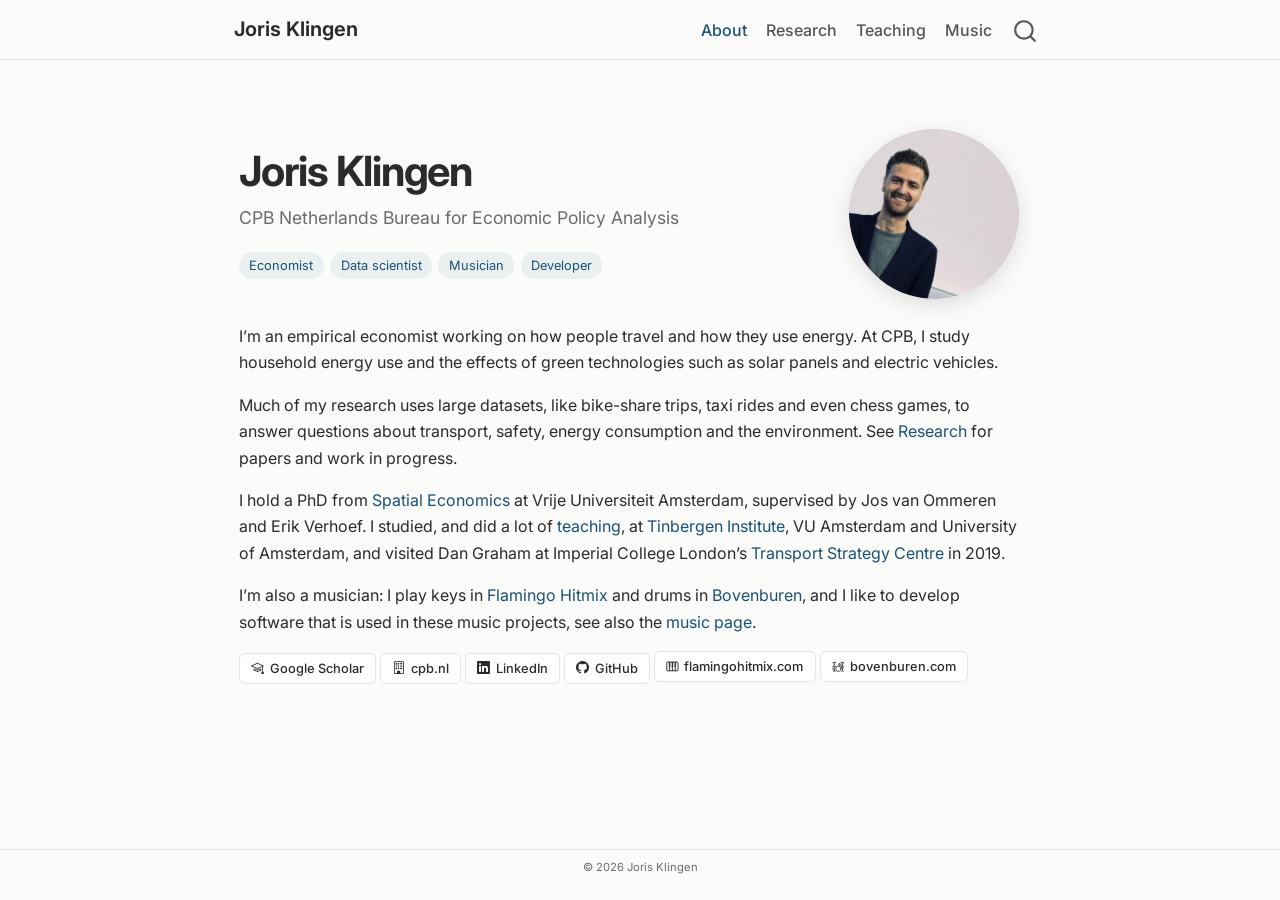
==== commit 53e4e65e: "Publish site from 4260b72" ====
--- a/index.html
+++ b/index.html
@@ -144,10 +144,10 @@
 </div>
 <p>I’m an empirical economist working on how people travel and how they use energy. At CPB, I study household energy use and the effects of green technologies such as solar panels and electric vehicles.</p>
 <p>Much of my research uses large datasets, like bike-share trips, taxi rides and even chess games, to answer questions about transport, safety, energy consumption and the environment. See <a href="./research.html">Research</a> for papers and work in progress.</p>
-<p>I hold a PhD from <a href="https://spatialeconomics.nl/">Spatial Economics</a> at Vrije Universiteit Amsterdam, supervised by Jos van Ommeren and Erik Verhoef. I studied at <a href="https://www.tinbergen.nl">Tinbergen Institute</a>, VU Amsterdam and University of Amsterdam, and visited Dan Graham at Imperial College London’s <a href="https://www.imperial.ac.uk/transport-engineering/transport-strategy-centre/">Transport Strategy Centre</a> in 2019.</p>
+<p>I hold a PhD from <a href="https://spatialeconomics.nl/">Spatial Economics</a> at Vrije Universiteit Amsterdam, supervised by Jos van Ommeren and Erik Verhoef. I studied, and did a lot of <a href="./teaching.html">teaching</a>, at <a href="https://www.tinbergen.nl">Tinbergen Institute</a>, VU Amsterdam and University of Amsterdam, and visited Dan Graham at Imperial College London’s <a href="https://www.imperial.ac.uk/transport-engineering/transport-strategy-centre/">Transport Strategy Centre</a> in 2019.</p>
 <p>I’m also a musician: I play keys in <a href="https://flamingohitmix.com">Flamingo Hitmix</a> and drums in <a href="https://bovenburen.com">Bovenburen</a>, and I like to develop software that is used in these music projects, see also the <a href="./music.html">music page</a>.</p>
 <div class="link-row">
-<p><a href="https://scholar.google.co.uk/citations?user=lJSOTXcAAAAJ"><i class="bi bi-mortarboard"></i> Google Scholar</a> <a href="https://www.cpb.nl/medewerker/joris-klingen"><i class="bi bi-building"></i> cpb.nl</a> <a href="https://www.linkedin.com/in/joris-klingen-79664717/"><i class="bi bi-linkedin"></i> LinkedIn</a> <a href="https://github.com/joris-klingen"><i class="bi bi-github"></i> GitHub</a> <a href="https://flamingohitmix.com"><svg class="icon" viewbox="0 0 16 16" width="1em" height="1em" aria-hidden="true"><rect x="1" y="2.5" width="14" height="11" rx="1" fill="none" stroke="currentColor" stroke-width="1.2"></rect><path d="M4.5 9v4.5M8 9v4.5M11.5 9v4.5" stroke="currentColor" stroke-width="1.2"></path><path d="M3.6 2.5h1.8V9H3.6zM7.1 2.5h1.8V9H7.1zM10.6 2.5h1.8V9h-1.8z" fill="currentColor"></path></svg> flamingohitmix.com</a> <a href="https://bovenburen.com"><svg class="icon" viewbox="0 0 16 16" width="1em" height="1em" fill="none" stroke="currentColor" stroke-width="1.2" stroke-linecap="round" aria-hidden="true"><ellipse cx="8" cy="8.5" rx="6" ry="2"></ellipse><path d="M2 8.5v4c0 1.1 2.7 2 6 2s6-.9 6-2v-4"></path><path d="M3.5 1.5 7.3 7.4M12.5 1.5 8.7 7.4"></path></svg> bovenburen.com</a></p>
+<p><a href="https://scholar.google.co.uk/citations?user=lJSOTXcAAAAJ"><i class="bi bi-mortarboard"></i> Google Scholar</a> <a href="https://www.cpb.nl/medewerker/joris-klingen"><i class="bi bi-building"></i> cpb.nl</a> <a href="https://www.linkedin.com/in/joris-klingen-79664717/"><i class="bi bi-linkedin"></i> LinkedIn</a> <a href="https://github.com/joris-klingen"><i class="bi bi-github"></i> GitHub</a> <a href="https://flamingohitmix.com"><svg class="icon" viewbox="0 0 16 16" width="1em" height="1em" aria-hidden="true"><rect x="1" y="2.5" width="14" height="11" rx="1" fill="none" stroke="currentColor" stroke-width="1.2"></rect><path d="M4.5 9v4.5M8 9v4.5M11.5 9v4.5" stroke="currentColor" stroke-width="1.2"></path><path d="M3.6 2.5h1.8V9H3.6zM7.1 2.5h1.8V9H7.1zM10.6 2.5h1.8V9h-1.8z" fill="currentColor"></path></svg> flamingohitmix.com</a> <a href="https://bovenburen.com"><svg class="icon" viewbox="0 0 24 24" width="1em" height="1em" fill="none" stroke="currentColor" stroke-width="1.5" stroke-linecap="round" stroke-linejoin="round" aria-hidden="true"><mask id="drumkit-mask"><rect width="24" height="24" fill="white" stroke="none"></rect><circle cx="12" cy="16.5" r="5.9" fill="black" stroke="none"></circle><rect x="3.1" y="0" width="2.2" height="24" fill="black" stroke="none"></rect><rect x="18.7" y="0" width="2.2" height="24" fill="black" stroke="none"></rect></mask><g mask="url(#drumkit-mask)"><rect x="2" y="11" width="5.6" height="8" rx="1"></rect><rect x="16.4" y="12" width="5.6" height="3" rx="1"></rect></g><circle cx="12" cy="16.5" r="5"></circle><rect x="12.6" y="7.2" width="4.6" height="3.4" rx="1"></rect><path d="M1.5 5.2 7 4.2M17 4.2l5.5 1M4.2 4.8v14.8M19.8 4.8v14.8M4.2 19.6l-1.6 2M4.2 19.6l1.6 2M19.8 19.6l-1.6 2M19.8 19.6l1.6 2"></path></svg> bovenburen.com</a></p>
 </div>
 
 
